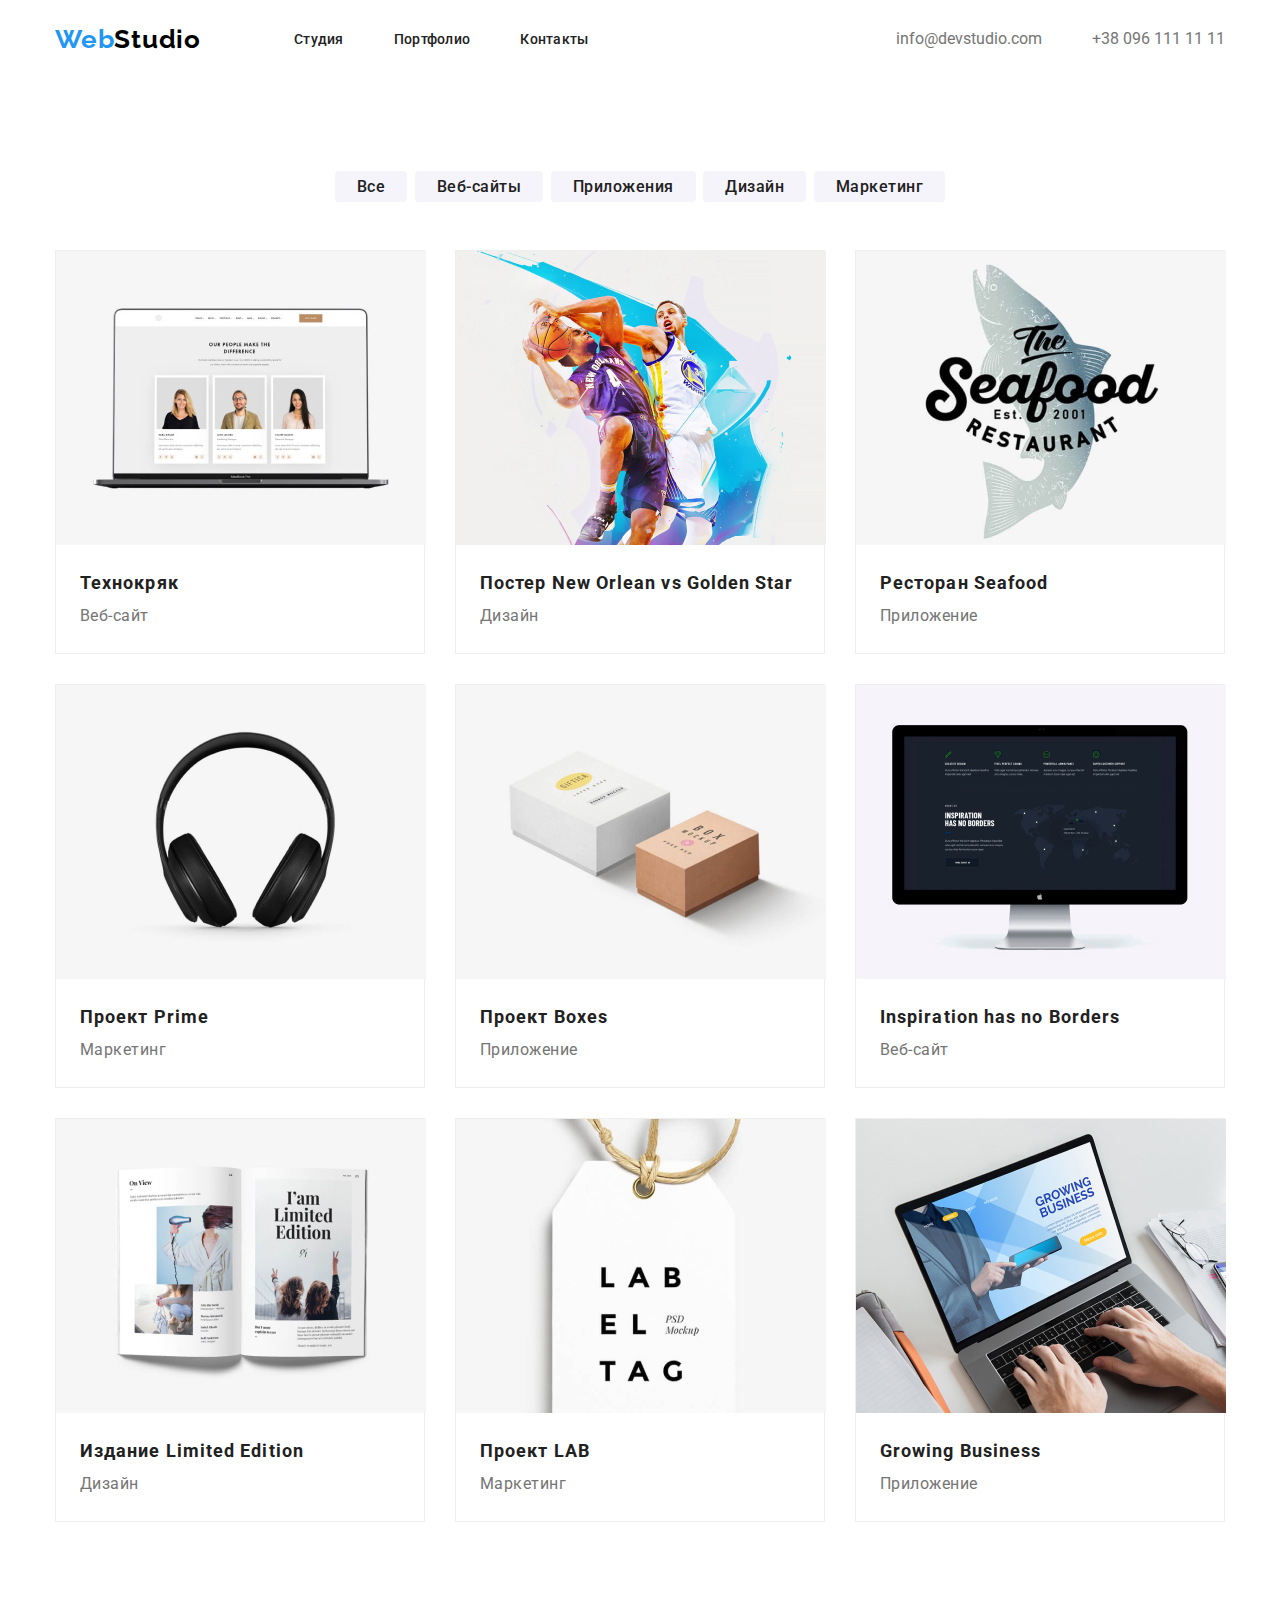
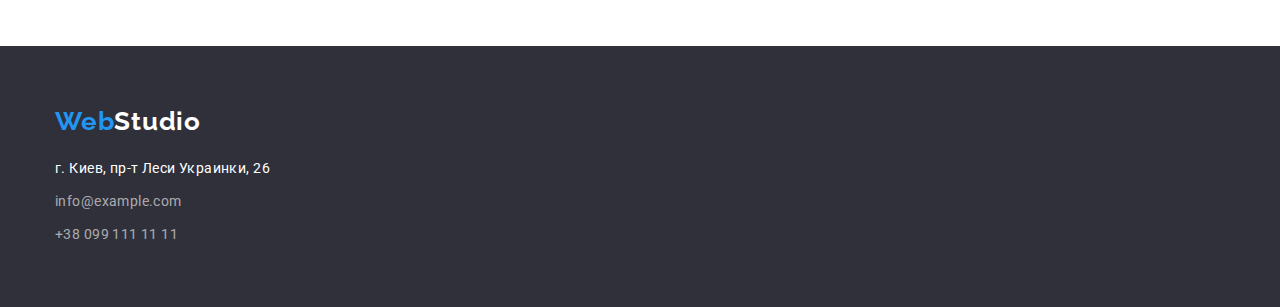
==== portfolio.html @ f73b1b37 "Добавляет файлы дз3  №3" ====
<!DOCTYPE html>
<html lang="ru">
  <head>
    <meta charset="UTF-8" />
    <meta name="viewport" content="width=device-width, initial-scale=1.0" />
    <title>Портфолио веб студии</title>
    <link
      rel="stylesheet"
      href="https://cdnjs.cloudflare.com/ajax/libs/modern-normalize/1.0.0/modern-normalize.css"
    />
    <link
      href="https://fonts.googleapis.com/css2?family=Raleway:wght@700&family=Roboto:wght@400;500;900&display=swap"
      rel="stylesheet"
    />
    <link rel="stylesheet" href="./css/styles.css" />
  </head>
  <body>
    <!--Header-->
    <header class="header">
      <div class="container">
        <nav class="navigation">
          <a
            class="logo link"
            href="index.html"
            aria-label="логотип веб студии"
            lang="en"
            ><span class="logo-web">Web</span>Studio</a
          >
          <ul class="listnav list">
            <li class="navigation-list-item">
              <a class="header-link link" href="">Студия</a>
            </li>
            <li class="navigation-list-item">
              <a class="header-link link" href="./portfolio.html">Портфолио</a>
            </li>
            <li class="navigation-list-item">
              <a class="header-link link" href="">Контакты</a>
            </li>
          </ul>
        </nav>
        <ul class="contacts list">
          <li>
            <a
              class="header-contacts mail link"
              href="mailto:info@devstudio.com"
              >info@devstudio.com</a
            >
          </li>
          <li>
            <a class="header-contacts tel link" href="tel:+380961111111"
              >+38 096 111 11 11</a
            >
          </li>
        </ul>
      </div>
    </header>

    <!--Section portfolio-->
    <main>
      <section class="portfolio-filter">
        <div class="container">
          <h2 hidden>Фильтры</h2>
          <ul class="filter-items list">
            <li>
              <a class="link filter" href="">Все</a>
            </li>
            <li>
              <a class="link filter" href="">Веб-сайты</a>
            </li>
            <li>
              <a class="link filter" href="">Приложения</a>
            </li>
            <li>
              <a class="link filter" href="">Дизайн</a>
            </li>
            <li>
              <a class="link filter" href="">Маркетинг</a>
            </li>
          </ul>
        </div>
      </section>
      <section class="portfolio-preview">
        <div class="container">
          <h1 hidden>Примеры работ</h1>
          <ul class="list preview-list">
            <li class="item-portfolio">
              <a class="link" href="">
                <img
                  src="./images/portfolio-page/portfolio-techno.jpg"
                  alt="Cтраница веб сайта на ноутбуке"
                  width="370"
                  height="294"
                />
                <div class="text-portfolio">
                  <h2 class="project-name">Технокряк</h2>
                  <p class="project-type">Веб-сайт</p>
                </div>
              </a>
            </li>
            <li class="item-portfolio">
              <a class="link" href="">
                <img
                  src="./images/portfolio-page/portfolio-neworlean.jpg"
                  alt="Два баскетболиста борятся за мяч"
                  width="370"
                  height="294"
                />
                <div class="text-portfolio">
                  <h2 class="project-name">Постер New Orlean vs Golden Star</h2>
                  <p class="project-type">Дизайн</p>
                </div>
              </a>
            </li>
            <li class="item-portfolio">
              <a class="link" href="">
                <img
                  src="./images/portfolio-page/portfolio-seafood.jpg"
                  alt="Рыба- логотип ресторана"
                  width="370"
                  height="294"
                />
                <div class="text-portfolio">
                  <h2 class="project-name">Ресторан Seafood</h2>
                  <p class="project-type">Приложение</p>
                </div>
              </a>
            </li>
            <li class="item-portfolio">
              <a class="link" href="">
                <img
                  src="./images/portfolio-page/portfolio-prime-headphones.jpg"
                  alt="Наушники"
                  width="370"
                  height="294"
                />
                <div class="text-portfolio">
                  <h2 class="project-name">Проект Prime</h2>
                  <p class="project-type">Маркетинг</p>
                </div>
              </a>
            </li>
            <li class="item-portfolio">
              <a class="link" href="">
                <img
                  src="./images/portfolio-page/portfolio-boxes.jpg"
                  alt="Две коробки"
                  width="370"
                  height="294"
                />
                <div class="text-portfolio">
                  <h2 class="project-name">Проект Boxes</h2>
                  <p class="project-type">Приложение</p>
                </div>
              </a>
            </li>
            <li class="item-portfolio">
              <a class="link" href="">
                <img
                  src="./images/portfolio-page/portfolio-nobords.jpg"
                  alt="Монитор компьютера"
                  width="370"
                  height="294"
                />
                <div class="text-portfolio">
                  <h2 class="project-name" lang="en">
                    Inspiration has no Borders
                  </h2>
                  <p class="project-type">Веб-сайт</p>
                </div>
              </a>
            </li>
            <li class="item-portfolio">
              <a class="link" href="">
                <img
                  src="./images/portfolio-page/portfolio-magazine.jpg"
                  alt="Раскрытый журнал"
                  width="370"
                  height="294"
                />
                <div class="text-portfolio">
                  <h2 class="project-name">Издание Limited Edition</h2>
                  <p class="project-type">Дизайн</p>
                </div>
              </a>
            </li>
            <li class="item-portfolio">
              <a class="link" href="">
                <img
                  src="./images/portfolio-page/portfolio-lab.jpg"
                  alt="Бирка от одежды"
                  width="370"
                  height="294"
                />
                <div class="text-portfolio">
                  <h2 class="project-name">Проект LAB</h2>
                  <p class="project-type">Маркетинг</p>
                </div>
              </a>
            </li>
            <li class="item-portfolio">
              <a class="link" href="">
                <img
                  src="./images/portfolio-page/portfolio-growing-business.jpg"
                  alt="Человек работает за ноутбуком"
                  width="370"
                  height="294"
                />
                <div class="text-portfolio">
                  <h2 class="project-name" lang="en">Growing Business</h2>
                  <p class="project-type">Приложение</p>
                </div>
              </a>
            </li>
          </ul>
        </div>
      </section>
    </main>

    <!--Footer-Сontacts-->
    <footer class="footer footer-bg-color">
      <section class="footer-padding">
        <div class="container">
          <h2 hidden>Контакты</h2>
          <div class="footer-logo-margin">
            <a
              class="link footer-logo"
              href="index.html"
              aria-label="логотип веб студии"
              lang="en"
              ><span class="footerlogo-web">Web</span>Studio</a
            >
          </div>
          <address>
            <ul class="list">
              <li class="address-margin">
                <a
                  class="link street"
                  href="https://goo.gl/maps/fiabQLBE6Hv75SHZ6"
                  target="_blank"
                  ><span class="stereet"
                    >г. Киев, пр-т Леси Украинки, 26</span
                  ></a
                >
              </li>
              <li class="address-margin">
                <a class="footer-links link" href="mailto:info@example.com"
                  >info@example.com</a
                >
              </li>
              <li class="address-margin">
                <a class="footer-links link" href="tel:+380991111111"
                  >+38 099 111 11 11</a
                >
              </li>
            </ul>
          </address>
        </div>
      </section>
    </footer>
  </body>
</html>
---- css/styles.css ----
:root {
  --main-font: "Roboto", sans-serif;
  --main-text-color: #212121;
  --web-word-color: #2196f3;
  --studio-word-color: #000000;
  --header-link-hover-f-a: #2196f3;
  --filter-hover-f-a: #ffffff;
}
*,
*::before,
*::after {
  margin: 0;
  padding: 0;
}
body {
  font-family: var(--main-font);
  font-style: normal;
}
img {
  display: block;
}
.link {
  text-decoration: none;
}
.list {
  list-style: none;
  font-style: normal;
}
.container {
  width: 1200px;
  padding: 0 15px;
  margin: 0 auto;
}
/*  ============ HEADER  ============ */
.header {
  padding: 24px 0 25px;
}

.header .container {
  display: flex;
  align-items: center;
}
.navigation {
  display: flex;
  align-items: center;
}
.header .contacts {
  display: flex;
  margin-left: auto;
}
.header .contacts .mail {
  margin-right: 50px;
}

.header-link {
  font-weight: 500;
  font-size: 14px;
  line-height: 1.143;
  letter-spacing: 0.02em;
  color: var(--main-text-color);
}

.logo {
  margin-right: 93px;

  font-family: Raleway;
  font-weight: 700;
  font-size: 26px;
  line-height: 1.192;
  letter-spacing: 0.03em;
  color: var(--studio-word-color);
}
.logo-web {
  color: var(--web-word-color);
}
.navigation-list-item:not(:last-child) {
  margin-right: 50px;
}

.listnav {
  display: flex;
  font-weight: 500;
  font-size: 14px;
  line-height: 1.142;
  letter-spacing: 0.02em;
}

.header-link:hover,
.header-link:focus {
  color: var(--header-link-hover-f-a);
}
.header-contacts {
  color: #757575;
}
.header-contacts:hover,
.header-contacts:focus,
.header-contacts:active {
  color: var(--header-link-hover-f-a);
}
/*  ============ END HEADER  ============ */
/*  ============ HERO  ============ */
.hero-text {
  padding: 200px 0;
}

.hero-title {
  font-weight: 900;
  font-size: 44px;
  line-height: 1.364;
  text-align: center;
  letter-spacing: 0.06em;
  text-transform: uppercase;
  color: #ffffff;
}
.hero-title {
  background-color: SlateGrey;
}
.btn {
  margin-top: 30px;

  font-weight: 700;
  font-size: 16px;
  line-height: 1.875;
  letter-spacing: 0.06em;
  color: #ffffff;

  padding: 10px 32px;
  min-width: 200px;
  height: 50px;
  left: 700px;
  top: 350px;
  background: #2196f3;
  box-shadow: 0px 4px 4px rgba(0, 0, 0, 0.15);
  border-radius: 4px;
}

/*  ============ END HERO  ============ */

/*  ============ Advantages "Power"============ */
.advantages-padding {
  padding-top: 94px;
}
.adv .list {
  display: flex;
  justify-content: space-between;
}

.power-title {
  font-weight: 700;
  font-size: 14px;
  line-height: 1.143;
  letter-spacing: 0.03em;
  text-transform: uppercase;
  color: var(--main-text-color);
}
.power-subtitle {
  width: 270px;

  margin-top: 10px;
  font-weight: 400;
  font-size: 14px;
  line-height: 1.714;
  letter-spacing: 0.03em;
  color: #757575;
}
/*  ============ End Advantages "Power" ============ */

/*  ============ About us ============ */
.about-us-padding {
  padding-top: 94px;
}

.what-we-do {
  margin-bottom: 50px;

  font-weight: 700;
  font-size: 36px;
  line-height: 1.167;
  text-align: center;
  letter-spacing: 0.03em;
  color: var(--main-text-color);
}
.img-we-do {
  display: flex;
  justify-content: space-between;
}
/*  ============ End About us ============ */

/*  ============ Our team ============ */
.our-team-padding {
  padding-top: 188px;
  padding-bottom: 94px;
}
.our-team-padding .list {
  display: flex;
  justify-content: space-between;
}
.frame {
  width: 270px;
  height: 368px;
  background: #ffffff;
  box-shadow: 0px 1px 3px rgba(0, 0, 0, 0.12), 0px 1px 1px rgba(0, 0, 0, 0.14),
    0px 2px 1px rgba(0, 0, 0, 0.2);
  border-radius: 0px 0px 4px 4px;
}
.our-team {
  margin-bottom: 50px;

  font-weight: 700;
  font-size: 36px;
  line-height: 1.167;
  text-align: center;
  letter-spacing: 0.03em;
  color: var(--main-text-color);
}
.name {
  margin-top: 30px;

  font-weight: 500;
  font-size: 16px;
  line-height: 1.188;
  text-align: center;
  letter-spacing: 0.03em;
  color: #212121;
}
.position {
  margin-top: 10px;

  font-weight: 400;
  font-size: 16px;
  line-height: 1.188;
  text-align: center;
  letter-spacing: 0.03em;
  color: #757575;
}
/*  ============ End Our team ============ */

/*  ============ FOOTER CONTACTS  ============ */
.footer-bg-color {
  background: #2f303a;
}
.footer-padding {
  padding: 60px 0;
}
.footer-logo-margin {
  margin-bottom: 20px;
}

.footer-logo {
  font-family: Raleway;
  font-weight: 700;
  font-size: 26px;
  line-height: 1.192;
  letter-spacing: 0.03em;
  color: #ffffff;
}

.footerlogo-web {
  color: var(--web-word-color);
}

.footer-links {
  display: inline-block;
  margin-top: 9px;

  font-weight: 400;
  font-size: 14px;
  line-height: 1.714;
  letter-spacing: 0.03em;
  color: rgba(255, 255, 255, 0.6);
}
.street {
  font-weight: 400;
  font-size: 14px;
  line-height: 1.714;
  letter-spacing: 0.03em;
  color: #ffffff;
}

/*  ============ END FOOTER CONTACTS  ============ */

/*  ============ main content portfolio page  ============ */

.portfolio-filter .filter-items {
  display: flex;
}
.filter-items {
  padding: 94px 280px 50px;
  justify-content: space-between;
}

.filter-items:not(:last-child) {
  margin-right: 8px;
}

.filter {
  padding: 6px 22px;

  font-weight: 500;
  font-size: 16px;
  line-height: 1.625;
  text-align: center;
  letter-spacing: 0.03em;
  color: var(--main-text-color);
  min-width: 128px;
  height: 38px;
  background: #f5f4fa;
  border-radius: 4px;
}
.filter:hover,
.filter:focus,
.filter:active {
  color: var(--filter-hover-f-a);
  min-width: 73px;
  height: 38px;
  background: #2196f3;
  box-shadow: 0px 3px 1px rgba(0, 0, 0, 0.1), 0px 1px 2px rgba(0, 0, 0, 0.08),
    0px 2px 2px rgba(0, 0, 0, 0.12);
  border-radius: 4px;
}

.portfolio-preview {
  padding-bottom: 94px;
}
.preview-list {
  display: flex;
  flex-wrap: wrap;
  justify-content: space-between;
}
.text-portfolio {
  padding: 20px 24px;
}
.item-portfolio {
  margin-bottom: 30px;

  width: 370px;
  height: 404px;

  background: #ffffff;
  border: 1px solid #eeeeee;
  box-sizing: border-box;
}
.preview-list .project-name {
  font-weight: 700;
  font-size: 18px;
  line-height: 2;
  letter-spacing: 0.06em;
  color: var(--main-text-color);
}
.project-type {
  font-weight: 400;
  font-size: 16px;
  line-height: 1.875;
  letter-spacing: 0.03em;
  color: #757575;
}
/*  ============end  main content portfolio page  ============ */
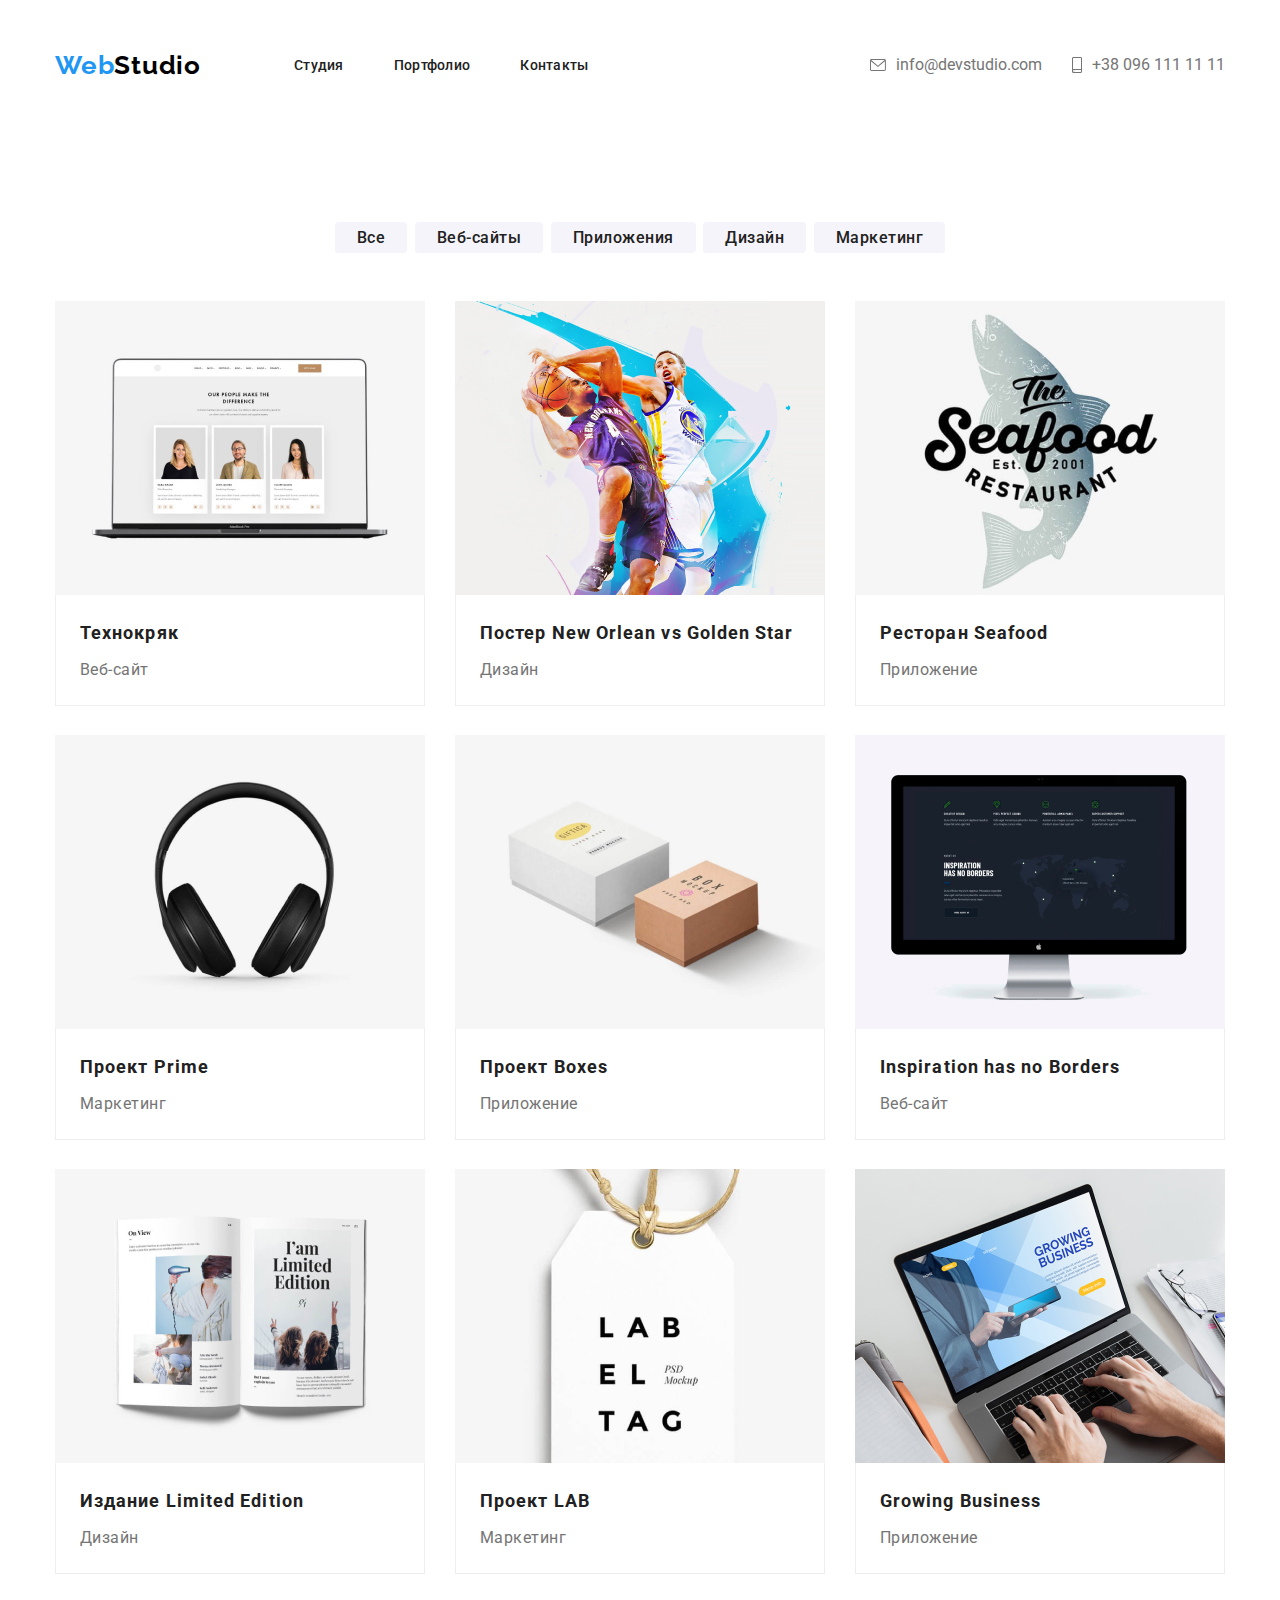
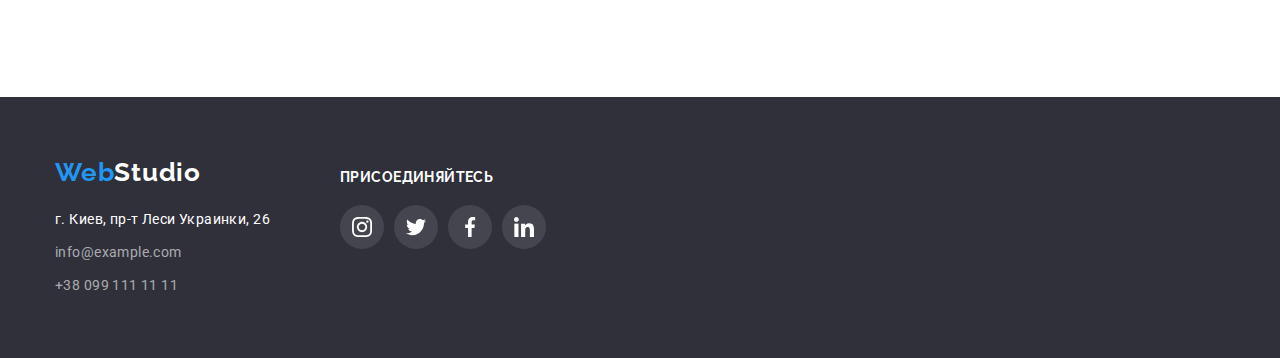
==== commit 62cff4b8: "Дублирует хедер и футер на страницу портфолио" ====
--- a/portfolio.html
+++ b/portfolio.html
@@ -43,12 +43,18 @@
             <a
               class="header-contacts mail link"
               href="mailto:info@devstudio.com"
-              >info@devstudio.com</a
-            >
+              ><svg width="16" height="12">
+                <use href="./images/sprite.svg#icon-mail"></use>
+              </svg>
+              info@devstudio.com
+            </a>
           </li>
           <li>
             <a class="header-contacts tel link" href="tel:+380961111111"
-              >+38 096 111 11 11</a
+              ><svg width="10" height="16">
+                <use href="./images/sprite.svg#icon-phone"></use>
+              </svg>
+              +38 096 111 11 11</a
             >
           </li>
         </ul>
@@ -217,45 +223,67 @@
     </main>
 
     <!--Footer-Сontacts-->
-    <footer class="footer footer-bg-color">
-      <section class="footer-padding">
+    <footer class="footer">
+      <section class="footer-section footer-padding">
         <div class="container">
-          <h2 hidden>Контакты</h2>
-          <div class="footer-logo-margin">
-            <a
-              class="link footer-logo"
-              href="index.html"
-              aria-label="логотип веб студии"
-              lang="en"
-              ><span class="footerlogo-web">Web</span>Studio</a
-            >
+          <div class="footer-first">
+            <h2 hidden>Контакты</h2>
+            <div class="footer-logo-margin">
+              <a class="link footer-logo" href="index.html" aria-label="логотип веб студии" lang="en"><span
+                  class="footerlogo-web">Web</span>Studio</a>
+            </div>
+            <address>
+              <ul class="list">
+                <li class="address-margin">
+                  <a class="link street" href="https://goo.gl/maps/fiabQLBE6Hv75SHZ6" target="blank"><span
+                      class="stereet">г. Киев, пр-т Леси Украинки, 26</span></a>
+                </li>
+                <li class="adress-margin">
+                  <a class="footer-links link" href="mailto:info@example.com">info@example.com</a>
+                </li>
+                <li class="adress-margin">
+                  <a class="footer-links link" href="tel:+380991111111">+38 099 111 11 11</a>
+                </li>
+              </ul>
+            </address>
           </div>
-          <address>
-            <ul class="list">
-              <li class="address-margin">
-                <a
-                  class="link street"
-                  href="https://goo.gl/maps/fiabQLBE6Hv75SHZ6"
-                  target="_blank"
-                  ><span class="stereet"
-                    >г. Киев, пр-т Леси Украинки, 26</span
-                  ></a
-                >
-              </li>
-              <li class="address-margin">
-                <a class="footer-links link" href="mailto:info@example.com"
-                  >info@example.com</a
-                >
-              </li>
-              <li class="address-margin">
-                <a class="footer-links link" href="tel:+380991111111"
-                  >+38 099 111 11 11</a
-                >
+          <div class="footer-social-links">
+            <p>присоединяйтесь</p>
+            <ul class="social-links list">
+              <li class="social-link-item">
+                <a class="footer-social-link link" href="" aria-label="instagram">
+                  <svg width="20" height="20">
+                    <use href="./images/sprite.svg#icon-instagram"></use>
+                  </svg>
+                </a>
+              </li>
+              <li class="social-link-item">
+                <a class="footer-social-link link" href="" aria-label="twitter">
+                  <svg width="20" height="20">
+                    <use href="./images/sprite.svg#icon-twitter"></use>
+                  </svg>
+                </a>
+              </li>
+              <li class="social-link-item">
+                <a class="footer-social-link link" href="" aria-label="facebook">
+                  <svg width="20" height="20">
+                    <use href="./images/sprite.svg#icon-facebook"></use>
+                  </svg>
+                </a>
+              </li>
+              <li class="social-link-item">
+                <a class="footer-social-link link" href="" aria-label="linkedin">
+                  <svg width="20" height="20">
+                    <use href="./images/sprite.svg#icon-linkedin"></use>
+                  </svg>
+                </a>
               </li>
             </ul>
-          </address>
+          </div>
+        </div>
         </div>
       </section>
     </footer>
-  </body>
-</html>
+    </body>
+    
+    </html>--- a/css/styles.css
+++ b/css/styles.css
@@ -48,8 +48,9 @@
   display: flex;
   margin-left: auto;
 }
+
 .header .contacts .mail {
-  margin-right: 50px;
+  margin-right: 30px;
 }
 
 .header-link {
@@ -76,6 +77,10 @@
 .navigation-list-item:not(:last-child) {
   margin-right: 50px;
 }
+.header-contacts > svg {
+  margin-right: 10px;
+  fill: #757575;
+}
 
 .listnav {
   display: flex;
@@ -84,21 +89,38 @@
   line-height: 1.142;
   letter-spacing: 0.02em;
 }
-
+.contacts {
+  display: flex;
+}
 .header-link:hover,
 .header-link:focus {
   color: var(--header-link-hover-f-a);
 }
 .header-contacts {
   color: #757575;
+}
+.header-contacts > svg {
+  fill: #757575;
+}
+.header-contacts:hover > svg {
+  fill: var(--header-link-hover-f-a);
+}
+.header .tel,
+.header .mail {
+  display: flex;
+  align-items: center;
+  padding-top: 32px;
+  padding-bottom: 32px;
 }
 .header-contacts:hover,
 .header-contacts:focus,
 .header-contacts:active {
   color: var(--header-link-hover-f-a);
 }
+
 /*  ============ END HEADER  ============ */
 /*  ============ HERO  ============ */
+
 .hero-text {
   padding: 200px 0;
 }
@@ -137,6 +159,42 @@
 /*  ============ END HERO  ============ */
 
 /*  ============ Advantages "Power"============ */
+.adv-text::before {
+  content: "";
+  display: block;
+  background-color: #f5f4fa;
+  width: 270px;
+  height: 120px;
+  left: 515px
+  top: 774px;
+  border-radius: 4px;}
+
+.antena::before{
+  content:"";
+  background-image: url(../images/advantages/antena.png);
+  background-repeat: no-repeat;
+  background-position:  center;
+}
+.clock::before{
+  content:"";
+  background-image: url(../images/advantages/clock.png);
+  background-repeat: no-repeat;
+  background-position:  center;
+}
+.diagram::before{
+  content:"";
+  background-image: url(../images/advantages/diagram.png);
+  background-repeat: no-repeat;
+  background-position:  center;
+}
+.astronaut::before{
+  content:"";
+  background-image: url(../images/advantages/astronaut.png);
+  background-repeat: no-repeat;
+  background-position:  center;
+}
+
+
 .advantages-padding {
   padding-top: 94px;
 }
@@ -146,6 +204,7 @@
 }
 
 .power-title {
+  margin-top:30px;
   font-weight: 700;
   font-size: 14px;
   line-height: 1.143;
@@ -199,9 +258,9 @@
   width: 270px;
   height: 368px;
   background: #ffffff;
-  box-shadow: 0px 1px 3px rgba(0, 0, 0, 0.12), 0px 1px 1px rgba(0, 0, 0, 0.14),
+  /* box-shadow: 0px 1px 3px rgba(0, 0, 0, 0.12), 0px 1px 1px rgba(0, 0, 0, 0.14),
     0px 2px 1px rgba(0, 0, 0, 0.2);
-  border-radius: 0px 0px 4px 4px;
+  border-radius: 0px 0px 4px 4px; */
 }
 .our-team {
   margin-bottom: 50px;
@@ -236,7 +295,10 @@
 /*  ============ End Our team ============ */
 
 /*  ============ FOOTER CONTACTS  ============ */
-.footer-bg-color {
+.footer .container{
+  display: flex;
+}
+.footer {
   background: #2f303a;
 }
 .footer-padding {
@@ -276,6 +338,49 @@
   letter-spacing: 0.03em;
   color: #ffffff;
 }
+
+.footer-first{
+  margin-right: 70px;;
+}
+.social-links{
+  display: flex;
+}
+.social-link-item:not(:last-child){
+  margin-right: 10px;
+}
+.footer-social-links > p {
+  margin-top: 12px;
+  margin-bottom: 20px;
+  color: #ffffff;
+  font-family: Raleway, sans-serif;
+  font-weight: bold;
+  font-size: 14px;
+  line-height: 1.143;
+  letter-spacing: 0.03em;
+  text-transform: uppercase;
+}
+
+.footer-social-link {
+  display: flex;
+  justify-content: center;
+  width: 44px;
+  height: 44px;
+  background-color: rgba(255, 255, 255, 0.1);
+  border-radius: 50%;
+}
+
+.footer-social-link:hover {
+  background-color: #2196f3;
+}
+
+.footer-social-link > svg {
+  align-self: center;
+  fill:#ffffff;
+
+}
+  
+
+
 
 /*  ============ END FOOTER CONTACTS  ============ */
 
@@ -329,16 +434,22 @@
 }
 .text-portfolio {
   padding: 20px 24px;
+  background: #ffffff;
+  border-width: 0px 1px 1px 1px;
+  border-style: solid;
+  border-color: #eeeeee;
+}
+.project-name {
+  margin-bottom: 4px;
 }
 .item-portfolio {
   margin-bottom: 30px;
-
   width: 370px;
   height: 404px;
-
-  background: #ffffff;
-  border: 1px solid #eeeeee;
-  box-sizing: border-box;
+}
+.item-portfolio:hover {
+  box-shadow: 0px 1px 1px rgba(0, 0, 0, 0.12), 0px 4px 4px rgba(0, 0, 0, 0.06),
+    1px 4px 6px rgba(0, 0, 0, 0.16);
 }
 .preview-list .project-name {
   font-weight: 700;
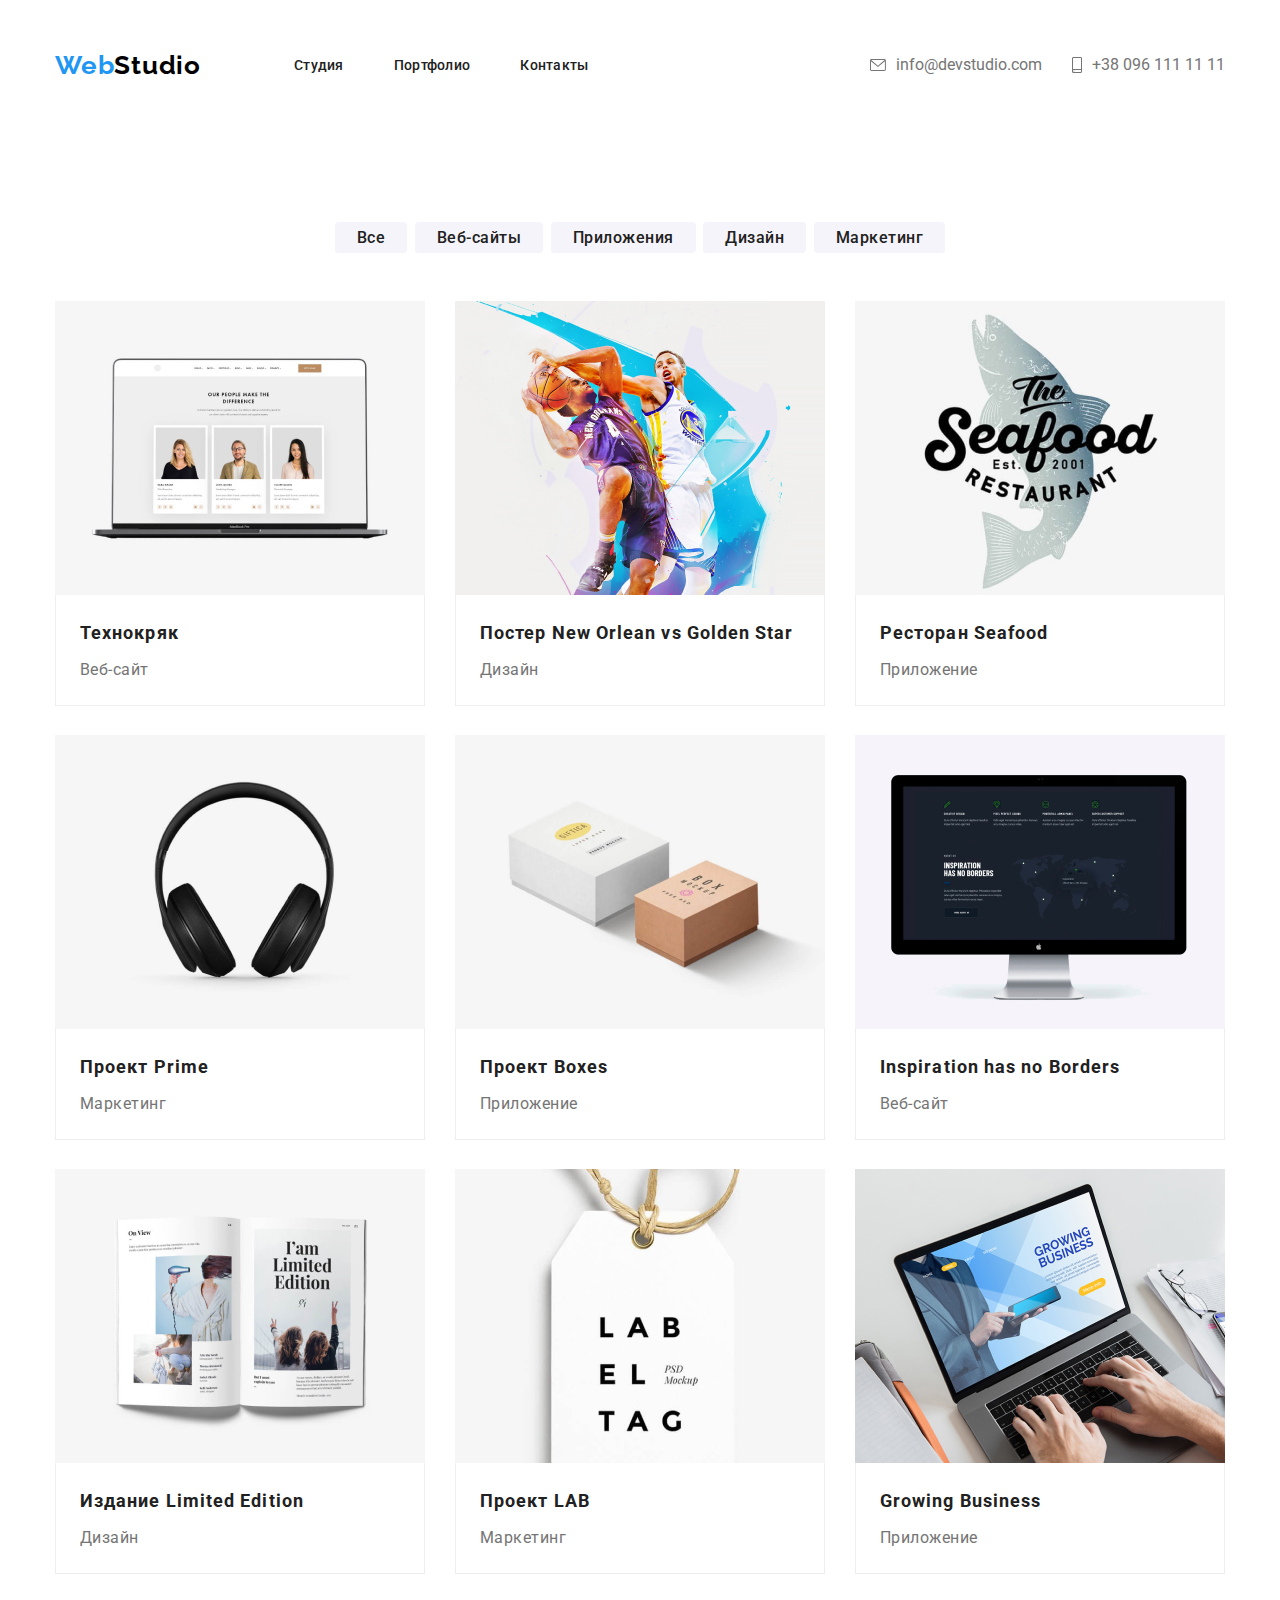
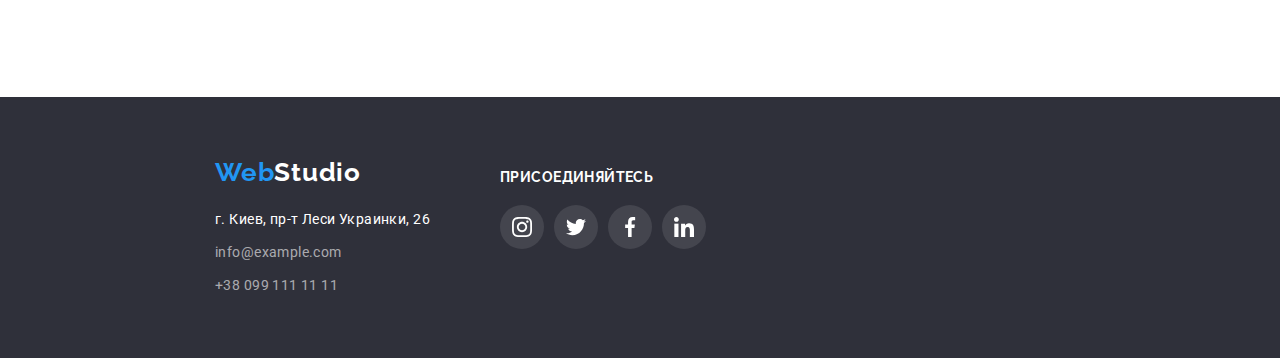
==== commit de942421: "Добавляет нормальную кнопку на hero" ====
--- a/portfolio.html
+++ b/portfolio.html
@@ -223,7 +223,7 @@
     </main>
 
     <!--Footer-Сontacts-->
-    <footer class="footer">
+    <footer class="footer container-for-all">
       <section class="footer-section footer-padding">
         <div class="container">
           <div class="footer-first">
@@ -249,7 +249,7 @@
           </div>
           <div class="footer-social-links">
             <p>присоединяйтесь</p>
-            <ul class="social-links list">
+            <ul class="goin-social-links list">
               <li class="social-link-item">
                 <a class="footer-social-link link" href="" aria-label="instagram">
                   <svg width="20" height="20">
--- a/css/styles.css
+++ b/css/styles.css
@@ -31,6 +31,10 @@
   padding: 0 15px;
   margin: 0 auto;
 }
+.container-for-all{
+  width: 1600px;
+  margin: 0 auto;
+}
 /*  ============ HEADER  ============ */
 .header {
   padding: 24px 0 25px;
@@ -134,26 +138,48 @@
   text-transform: uppercase;
   color: #ffffff;
 }
-.hero-title {
-  background-color: SlateGrey;
-}
-.btn {
-  margin-top: 30px;
-
-  font-weight: 700;
-  font-size: 16px;
+.hero-img {
+  background-color: #c4c4c4;
+  text-align: center;
+  background-image: linear-gradient(
+      rgba(47, 48, 58, 0.4),
+      rgba(47, 48, 58, 0.4)
+    ),
+    url(../images/hero/hero.jpg);
+background-repeat: no-repeat;
+background-position: center;
+background-size: auto auto;
+}
+.hero-size{
+width: 1600px;
+height: 600px;
+}
+ .hero-title .btn {
+  font-weight: 700;
+  font-size:16px;
   line-height: 1.875;
-  letter-spacing: 0.06em;
+  letter-spacing:0.06em;
   color: #ffffff;
 
   padding: 10px 32px;
   min-width: 200px;
   height: 50px;
   left: 700px;
-  top: 350px;
-  background: #2196f3;
+  top: 430px;
+  background: rgba(33, 150, 243, 1);
   box-shadow: 0px 4px 4px rgba(0, 0, 0, 0.15);
+  border: 1px solid transparent;
   border-radius: 4px;
+}
+.main-title{
+margin-bottom: 30px;
+font-weight: 900;
+font-size: 44px;
+line-height: 1.364;
+text-align: center;
+letter-spacing: 0.06em;
+text-transform: uppercase;
+color: #FFFFFF;
 }
 
 /*  ============ END HERO  ============ */
@@ -227,6 +253,7 @@
 /*  ============ About us ============ */
 .about-us-padding {
   padding-top: 94px;
+  padding-bottom: 94px;
 }
 
 .what-we-do {
@@ -246,20 +273,45 @@
 /*  ============ End About us ============ */
 
 /*  ============ Our team ============ */
+.social-links{
+margin:16px 32px 30px 32px;
+}
+.team-social-link {
+  display: flex;
+  justify-content: center;
+  width: 44px;
+  height: 44px;
+  border-radius: 50%;
+}
+
+.team-social-link:hover {
+  background-color:  #2196f3;
+}
+
+.team-social-link > svg {
+  align-self: center;
+  fill: #afb1b8;
+}
+
+.team-social-link:hover > svg {
+  fill: #ffffff;
+}
 .our-team-padding {
-  padding-top: 188px;
+  padding-top: 94px;
   padding-bottom: 94px;
+  background-color: #F5F4FA;
 }
 .our-team-padding .list {
   display: flex;
   justify-content: space-between;
 }
+
 .frame {
   width: 270px;
-  height: 368px;
+  height: 428px;
   background: #ffffff;
-  /* box-shadow: 0px 1px 3px rgba(0, 0, 0, 0.12), 0px 1px 1px rgba(0, 0, 0, 0.14),
-    0px 2px 1px rgba(0, 0, 0, 0.2);
+  box-shadow: 0px 1px 3px rgba(0, 0, 0, 0.12), 0px 1px 1px rgba(0, 0, 0, 0.14),
+  0px 2px 1px rgba(0, 0, 0, 0.2);
   border-radius: 0px 0px 4px 4px; */
 }
 .our-team {
@@ -294,6 +346,58 @@
 }
 /*  ============ End Our team ============ */
 
+/* =============== CLIENTS ===================== */
+.clients {
+  padding-top: 94px;
+  padding-bottom: 94px;
+}
+
+.clients-title {
+  margin-top: 0;
+  margin-bottom: 50px;
+  text-align: center;
+  font-family: Roboto;
+font-size: 36px;
+font-weight: 700;
+line-height: 1.167;
+letter-spacing: 0,03em;
+text-align: center;
+
+}
+
+.clients-list {
+  display: flex;
+}
+
+.clients-list-item:not(:last-child) {
+  margin-right: 30px;
+}
+
+.clients-logo-link {
+  display: flex;
+  justify-content: center;
+  width: 170px;
+  height: 90px;
+  border: 1px solid #afb1b8;
+  box-sizing: border-box;
+  border-radius: 4px;
+}
+
+.clients-logo-link:hover {
+  border-color: #2196f3;
+}
+
+.clients-logo-link > svg {
+  align-self: center;
+  fill: #afb1b8;
+}
+
+.clients-logo-link:hover > svg {
+  fill: #2196f3;
+}
+/* =============== END CLIENTS ===================== */
+
+
 /*  ============ FOOTER CONTACTS  ============ */
 .footer .container{
   display: flex;
@@ -342,7 +446,7 @@
 .footer-first{
   margin-right: 70px;;
 }
-.social-links{
+.goin-social-links{
   display: flex;
 }
 .social-link-item:not(:last-child){
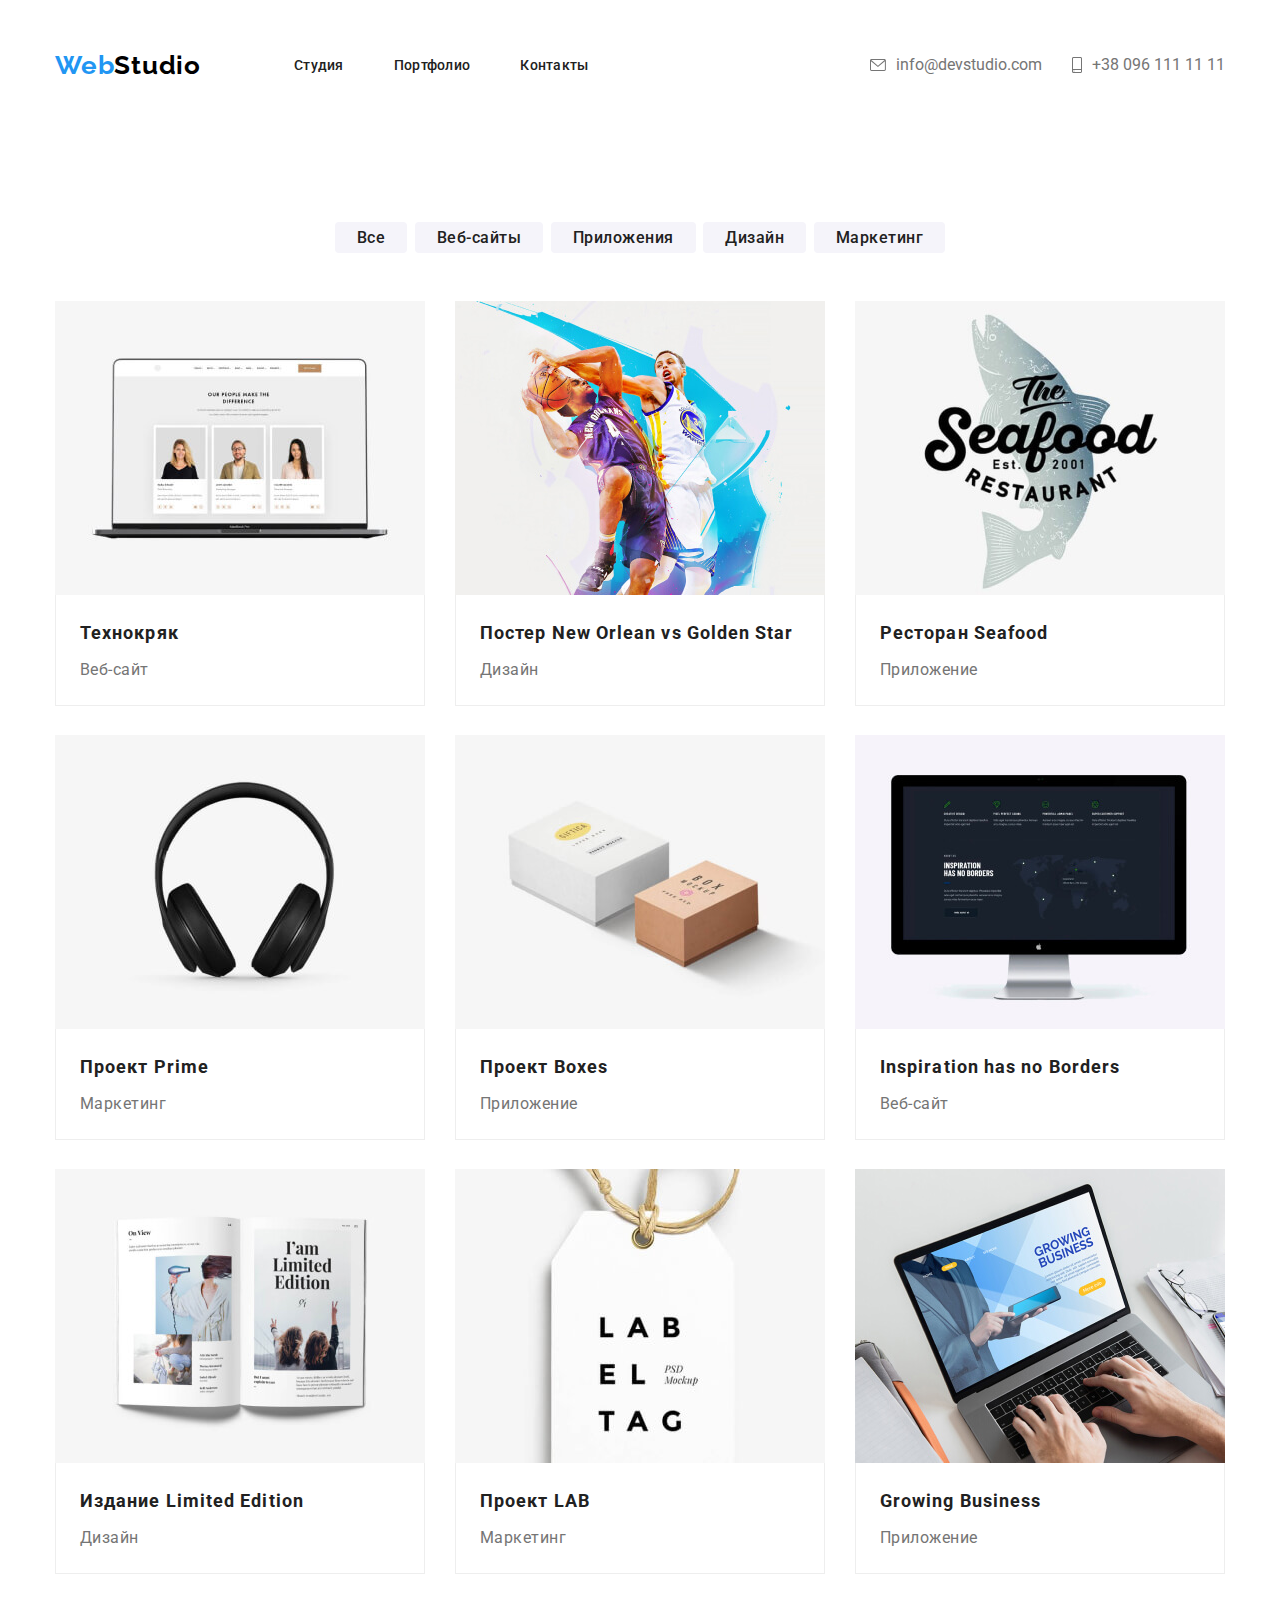
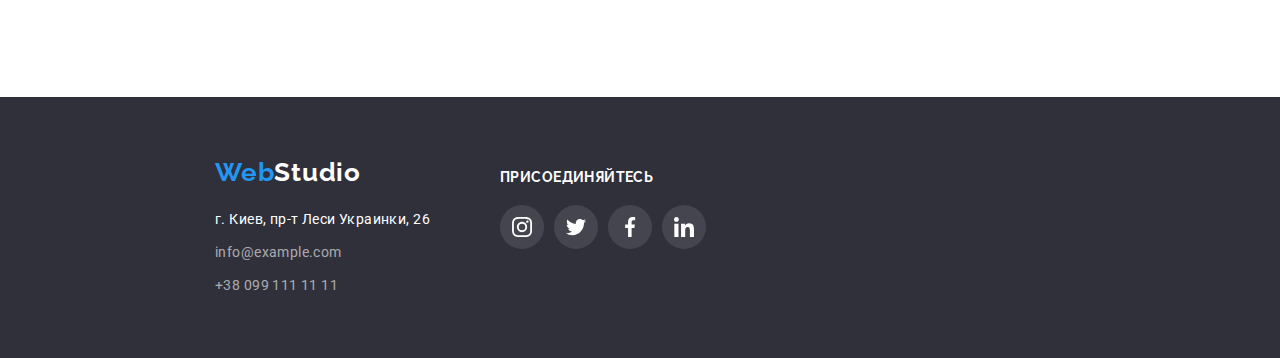
==== commit 5f684d1c: "Главная и Портфолио после валидатора" ====
--- a/portfolio.html
+++ b/portfolio.html
@@ -229,20 +229,35 @@
           <div class="footer-first">
             <h2 hidden>Контакты</h2>
             <div class="footer-logo-margin">
-              <a class="link footer-logo" href="index.html" aria-label="логотип веб студии" lang="en"><span
-                  class="footerlogo-web">Web</span>Studio</a>
+              <a
+                class="link footer-logo"
+                href="index.html"
+                aria-label="логотип веб студии"
+                lang="en"
+                ><span class="footerlogo-web">Web</span>Studio</a
+              >
             </div>
             <address>
               <ul class="list">
                 <li class="address-margin">
-                  <a class="link street" href="https://goo.gl/maps/fiabQLBE6Hv75SHZ6" target="blank"><span
-                      class="stereet">г. Киев, пр-т Леси Украинки, 26</span></a>
+                  <a
+                    class="link street"
+                    href="https://goo.gl/maps/fiabQLBE6Hv75SHZ6"
+                    target="blank"
+                    ><span class="stereet"
+                      >г. Киев, пр-т Леси Украинки, 26</span
+                    ></a
+                  >
                 </li>
                 <li class="adress-margin">
-                  <a class="footer-links link" href="mailto:info@example.com">info@example.com</a>
+                  <a class="footer-links link" href="mailto:info@example.com"
+                    >info@example.com</a
+                  >
                 </li>
                 <li class="adress-margin">
-                  <a class="footer-links link" href="tel:+380991111111">+38 099 111 11 11</a>
+                  <a class="footer-links link" href="tel:+380991111111"
+                    >+38 099 111 11 11</a
+                  >
                 </li>
               </ul>
             </address>
@@ -251,7 +266,11 @@
             <p>присоединяйтесь</p>
             <ul class="goin-social-links list">
               <li class="social-link-item">
-                <a class="footer-social-link link" href="" aria-label="instagram">
+                <a
+                  class="footer-social-link link"
+                  href=""
+                  aria-label="instagram"
+                >
                   <svg width="20" height="20">
                     <use href="./images/sprite.svg#icon-instagram"></use>
                   </svg>
@@ -265,14 +284,22 @@
                 </a>
               </li>
               <li class="social-link-item">
-                <a class="footer-social-link link" href="" aria-label="facebook">
+                <a
+                  class="footer-social-link link"
+                  href=""
+                  aria-label="facebook"
+                >
                   <svg width="20" height="20">
                     <use href="./images/sprite.svg#icon-facebook"></use>
                   </svg>
                 </a>
               </li>
               <li class="social-link-item">
-                <a class="footer-social-link link" href="" aria-label="linkedin">
+                <a
+                  class="footer-social-link link"
+                  href=""
+                  aria-label="linkedin"
+                >
                   <svg width="20" height="20">
                     <use href="./images/sprite.svg#icon-linkedin"></use>
                   </svg>
@@ -281,9 +308,7 @@
             </ul>
           </div>
         </div>
-        </div>
       </section>
     </footer>
-    </body>
-    
-    </html>+  </body>
+</html>
